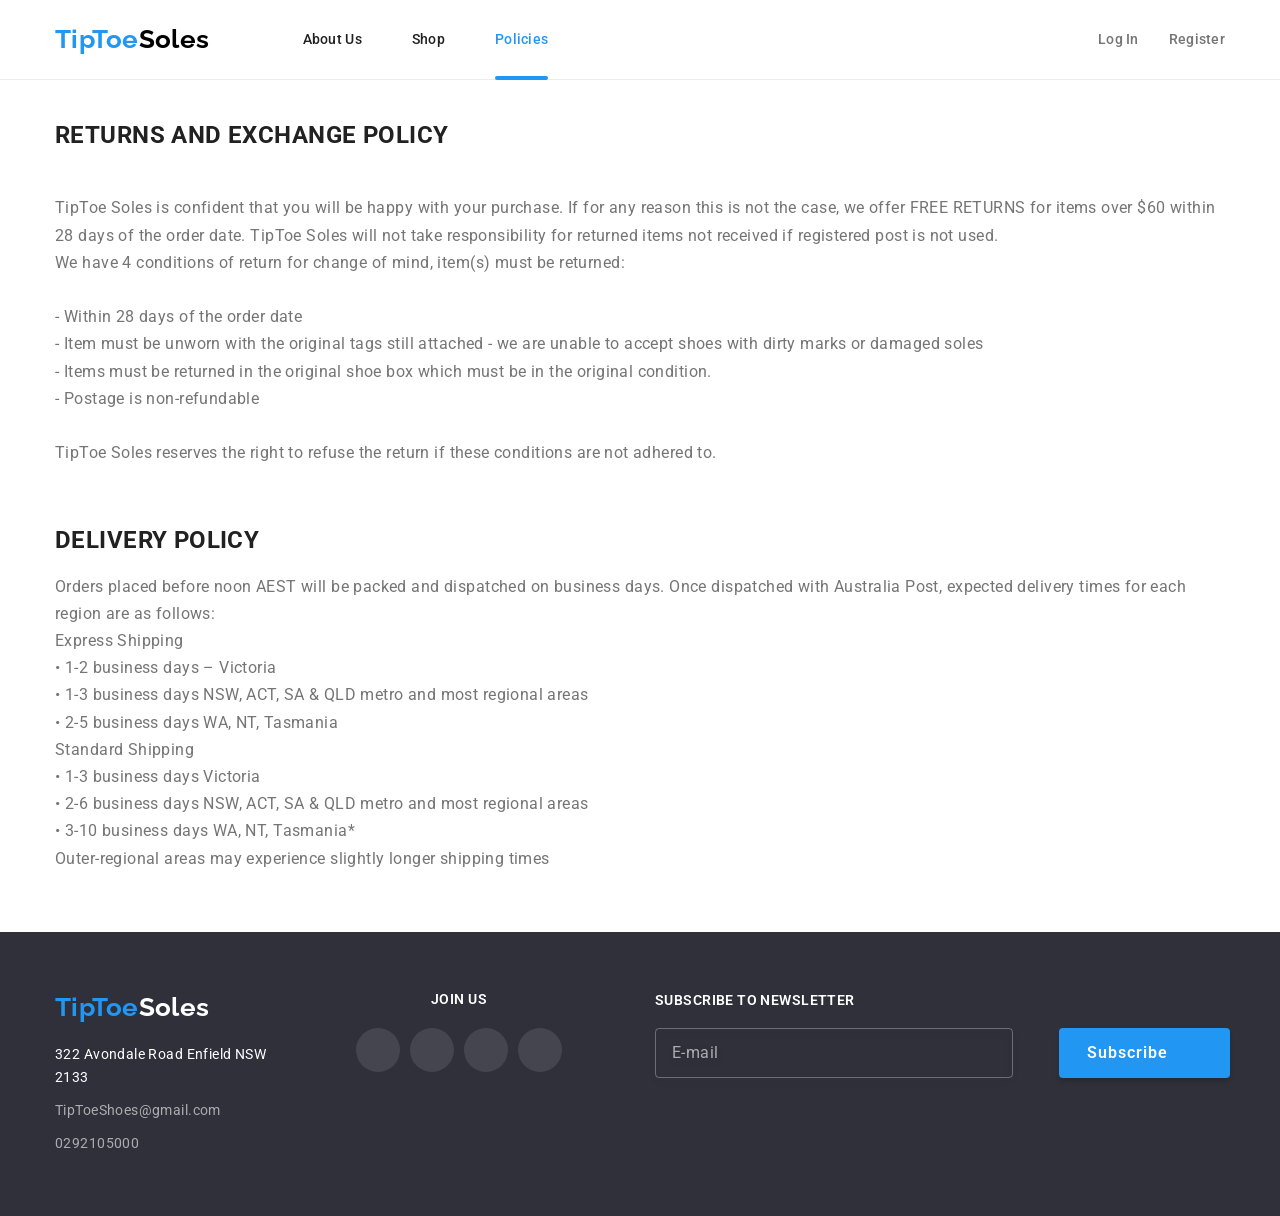
==== policies.html @ 4d0219a2 "added some styles fix" ====
<!DOCTYPE html>
<html lang="en">
<head>
    <meta charset="UTF-8" />
    <meta http-equiv="X-UA-Compatible" content="IE=edge" />
    <meta name="viewport" content="width=device-width, initial-scale=1.0" />
    <title>TipToe Soles</title>
    <link rel="preconnect" href="https://fonts.googleapis.com" />
    <link rel="preconnect" href="https://fonts.gstatic.com" crossorigin />
    <link
            href="https://fonts.googleapis.com/css2?family=Raleway:wght@700&family=Roboto:wght@400;500;700;900&display=swap"
            rel="stylesheet"
    />
    <link
            rel="stylesheet"
            href="https://cdnjs.cloudflare.com/ajax/libs/modern-normalize/1.1.0/modern-normalize.min.css"
    />
    <link rel="stylesheet" href="./css/main.css" />
</head>
<body>
<!--Header-->
<header class="page-header">
    <div class="container">
        <div class="header-navigation">
            <nav class="main-nav">
                <a href="./index.html" class="logo"
                >TipToe<span class="logo-second-color">Soles</span></a
                >
                <ul class="site-nav">
                    <li class="link">
                        <a href="./index.html" class="site-nav-link">About Us </a>
                    </li>
                    <li class="link">
                        <a href="./shop.html" class="site-nav-link">Shop</a>
                    </li>
                    <li class="link">
                        <div class="site-nav-link-thumb">
                            <a href="policies.html" class="site-nav-link current">Policies</a>
                        </div>
                    </li>
                </ul>
            </nav>
            <ul class="cont-nav">
                <li class="link">
                    <a
                      href="#"
                      class="cont-nav-link mail-logo"
                    >Log In</a>
                </li>
                <li class="link">
                    <a href="#" class="cont-nav-link tel-logo">Register</a>
                </li>
            </ul>
        </div>
        <button type="button" class="menu-open">
            <svg class="mob-menu-icon-open">
                <use href="./images/symbol-defs.svg#icon-brgr-40px"></use>
            </svg>
        </button>
    </div>
    <div class="mob-menu is-hidden">
        <div class="menu-top">
            <button type="button" class="menu-close">
                <svg class="mob-menu-icon-close">
                    <use href="./images/symbol-defs.svg#icon-close-btn-40px"></use>
                </svg>
            </button>
            <ul class="mob-menu-list">
                <li class="mob-menu-item">
                    <a class="mob-menu-link" href="./index.html">About Us</a>
                </li>
                <li class="mob-menu-item">
                    <a class="mob-menu-link" href="./shop.html">Shop</a>
                </li>
                <li class="mob-menu-item">
                    <a class="mob-menu-link current" href="./policies.html">Policies</a>
                </li>
            </ul>
        </div>
        <div class="menu-bottom">
            <div class="mob-menu-contacts">
                <a href="#" class="mob-menu-mail">Log In</a>
                <a href="#" class="mob-menu-mail">Register</a>
            </div>
            <ul class="mob-social-list">
                <li class="mob-social-item">
                    <a class="mob-social-link" href="">Instagram</a>
                </li>
                <li class="mob-social-item">
                    <a class="mob-social-link" href="">Twitter</a>
                </li>
                <li class="mob-social-item">
                    <a class="mob-social-link" href="">Facebook</a>
                </li>
                <li class="mob-social-item">
                    <a class="mob-social-link" href="">LinkedIn</a>
                </li>
            </ul>
        </div>
    </div>
</header>
<!--Main-->
<main class="policies-main">
    <div class="container">
        <h2>RETURNS AND EXCHANGE POLICY</h2>
        <p>
            TipToe Soles is confident that you will be happy with your purchase. If for any reason this is not the case, we offer FREE RETURNS for items over $60 within 28 days of the order date. TipToe Soles will not take responsibility for returned items not received if registered post is not used.
            We have 4 conditions of return for change of mind, item(s) must be returned:

            -	Within 28 days of the order date
            -	Item must be unworn with the original tags still attached - we are unable to accept shoes 	with dirty marks or damaged soles
            -	Items must be returned in the original shoe box which must be in the original condition.
            -	Postage is non-refundable

            TipToe Soles reserves the right to refuse the return if these conditions are not adhered to.

        </p>
        <h2>DELIVERY POLICY</h2>
        <p>Orders placed before noon AEST will be packed and dispatched on business days. Once dispatched with Australia Post, expected delivery times for each region are as follows:
            Express Shipping
            •	1-2 business days – Victoria
            •	1-3 business days NSW, ACT, SA & QLD metro and most regional areas
            •	2-5 business days WA, NT, Tasmania
            Standard Shipping
            •	1-3 business days Victoria
            •	2-6 business days NSW, ACT, SA & QLD metro and most regional areas
            •	3-10 business days WA, NT, Tasmania*
            Outer-regional areas may experience slightly longer shipping times
        </p>
    </div>
</main>
<!--Footer-->
<footer class="page-footer">
    <div class="container">
        <div class="footer-common">
            <div class="tab-position">
                <div class="addres-left">
                    <a href="./index.html" class="logo"
                    >TipToe<span class="logo-second-color-footer">Soles</span></a
                    >
                    <address class="adress-list">
                        <p class="address">322 Avondale Road Enfield NSW 2133</p>
                        <ul class="contacts">
                            <li class="contact-list">
                                <a class="contacts-link" href="mailto:TipToeShoes@gmail.com"
                                >TipToeShoes@gmail.com</a
                                >
                            </li>
                            <li class="contact-list">
                                <a class="contacts-link" href="tel:0292105000"
                                >0292105000</a
                                >
                            </li>
                        </ul>
                    </address>
                </div>
                <div class="join">
                    <p class="join__txt">join us</p>
                    <ul class="join__social-media">
                        <li class="social-media__link">
                            <a href="" class="social-media__icon">
                                <svg class="social-media__img">
                                    <use
                                            href="./images/symbol-defs.svg#icon-instagram-logo"
                                    ></use>
                                </svg>
                            </a>
                        </li>
                        <li class="social-media__link">
                            <a href="" class="social-media__icon">
                                <svg class="social-media__img">
                                    <use
                                            href="./images/symbol-defs.svg#icon-twitter-logo"
                                    ></use>
                                </svg>
                            </a>
                        </li>
                        <li class="social-media__link">
                            <a href="" class="social-media__icon">
                                <svg class="social-media__img">
                                    <use
                                            href="./images/symbol-defs.svg#icon-facebook-logo"
                                    ></use>
                                </svg>
                            </a>
                        </li>
                        <li class="social-media__link">
                            <a href="" class="social-media__icon">
                                <svg class="social-media__img">
                                    <use
                                            href="./images/symbol-defs.svg#icon-linkedin-logo"
                                    ></use>
                                </svg>
                            </a>
                        </li>
                    </ul>
                </div>
            </div>
            <div class="subscribe">
                <form name="signup_form" autocomplete="on" novalidate>
                    <div class="subscription-fild">
                        <label class="subscribe-text">
                            Subscribe to Newsletter
                            <input
                                    class="subscription-form"
                                    type="email"
                                    name="email"
                                    placeholder="E-mail"
                            />
                        </label>
                        <button class="subscription-btn" type="submit">
                            Subscribe
                            <div class="icon-send">
                                <svg class="icon-send-img">
                                    <use href="./images/symbol-defs.svg#icon-send"></use>
                                </svg>
                            </div>
                        </button>
                    </div>
                </form>
            </div>
        </div>
    </div>
</footer>
<script src="./js/menu.js"></script>
</body>
</html>
---- css/main.css ----
:root {
  --primary-text-color: #757575;
  --title-text-color: #212121;
  --accent-color: #2196f3;
  --primary-white: #ffffff;
  --secondary-white: rgba(255, 255, 255, 0.6);
  --footer-bc: #2f303a;
  --fill-color: #afb1b8;
}

.container {
  width: 100%;
  margin-right: auto;
  margin-left: auto;
  padding-left: 15px;
  padding-right: 15px;
  position: relative;
}

@media screen and (min-width: 480px) {
  .container {
    width: 480px;
  }
}

@media screen and (min-width: 768px) {
  .container {
    width: 768px;
  }
}

@media screen and (min-width: 1200px) {
  .container {
    width: 1200px;
  }
}

body {
  color: var(--primary-text-color);
  font-family: Roboto, Arial, Helvetica, sans-serif;
  letter-spacing: 0.03em;
  font-size: 14px;
}

footer {
  background-color: #2f303a;
}

header {
  background-color: #ffffff;
}

.visually-hidden {
  position: absolute;
  white-space: nowrap;
  width: 1px;
  height: 1px;
  overflow: hidden;
  border: 0;
  padding: 0;
  clip: rect(0 0 0 0);
  clip-path: inset(50%);
  margin: -1px;
}

html {
  box-sizing: border-box;
}

*,
*::before,
*::after {
  box-sizing: inherit;
}

h1,
h2,
h3,
p {
  margin-top: 0;
  margin-bottom: 0;
}

ul {
  list-style: none;
}

img {
  display: block;
  max-width: 100%;
  height: auto;
  width: 100%;
}

.page-header {
  border-bottom: 1px solid #ececec;
  position: relative;
  height: 60px;
}

@media screen and (min-width: 768px) {
  .page-header {
    height: 80px;
  }
}

.main-nav {
  display: flex;
  align-items: center;
}

@media screen and (min-width: 768px) {
  .main-nav {
    margin-right: 84px;
  }
}

@media screen and (min-width: 1200px) {
  .main-nav {
    margin-right: 305px;
  }
}

.header-navigation {
  display: flex;
  justify-content: space-between;
  align-items: center;
}

.menu-open {
  background: transparent;
  border: none;
  color: #ffffff;
}

.mob-menu {
  position: fixed;
  top: 0;
  left: 0;
  background-color: #ffffff;
  width: 100vw;
  height: 100vh;
  padding: 48px 40px;
  z-index: 1;
  display: flex;
  flex-direction: column;
  justify-content: space-between;
}

.menu-close {
  display: block;
  margin-left: auto;
  background-color: transparent;
  border: none;
}

.mob-menu-icon-open {
  width: 40px;
  height: 40px;
  position: absolute;
  top: 10px;
  right: 15px;
}

@media screen and (min-width: 768px) {
  .mob-menu-icon-open {
    display: none;
  }
}

.mob-menu-icon-close {
  width: 40px;
  height: 40px;
  position: absolute;
  top: 10px;
  right: 15px;
}

.menu-close {
  margin-left: 0;
}

.menu-close:focus .mob-menu-icon-close {
  fill: var(--accent-color);
}

.mob-menu-list {
  padding-left: 0;
  margin-top: 0;
  margin-bottom: 0;
}

.mob-menu-item {
  font-weight: 500;
  font-size: 40px;
  line-height: 1.17;
  letter-spacing: 0.02em;
  color: #212121;
}

.mob-menu-item:not(:last-child) {
  margin-bottom: 32px;
}

.mob-menu-link {
  text-decoration: none;
  color: #212121;
}

.mob-menu-tel {
  font-weight: 500;
  font-size: 34px;
  line-height: 1.18;
  letter-spacing: 0.02em;
  color: #2196f3;
  margin-bottom: 32px;
  text-decoration: none;
}

.mob-menu-mail {
  font-weight: 500;
  font-size: 24px;
  line-height: 1.17;
  letter-spacing: 0.02em;
  color: #757575;
  text-decoration: none;
}

.mob-menu-contacts {
  display: flex;
  flex-direction: column;
  margin-bottom: 64px;
}

.mob-social-list {
  margin-top: 0;
  margin-bottom: 0;
  padding-left: 0;
  display: flex;
}

.mob-social-link {
  display: flex;
  font-weight: 500;
  font-size: 18px;
  line-height: 1.22;
  letter-spacing: 0.02em;
  color: #2196f3;
  margin-right: 10px;
  text-decoration: none;
}

.mob-social-item {
  display: flex;
  margin-right: 10px;
}

.mob-social-item:last-child {
  margin-right: 0;
}

.mob-social-item::after {
  content: "";
  display: block;
  height: 22px;
  width: 1px;
  background-color: #757575;
}

.mob-social-item:last-child::after {
  display: none;
}

.is-hidden {
  opacity: 0;
  pointer-events: none;
  visibility: hidden;
}

.mob-menu-link:focus {
  color: var(--accent-color);
}

.mob-menu-link.current {
  color: var(--accent-color);
}

.logo {
  margin-top: 16px;
  margin-bottom: 16px;
  color: var(--accent-color);
  font-family: Raleway, Arial, Helvetica, sans-serif;
  font-weight: 700;
  font-size: 24px;
  line-height: 1.17;
  text-decoration: none;
  text-align: center;
}

@media screen and (min-width: 768px) {
  .logo {
    margin-right: 88px;
    margin-top: 24px;
    margin-bottom: 25px;
  }
}

@media screen and (min-width: 1200px) {
  .logo {
    font-size: 26px;
    line-height: 1.19;
    margin-right: 93px;
    margin-top: 24px;
    margin-bottom: 25px;
  }
}

.logo-second-color {
  color: #000000;
  font-family: Raleway, Arial, Helvetica, sans-serif;
  font-weight: 700;
  font-size: 24px;
  line-height: 1.17;
}

@media screen and (min-width: 1200px) {
  .logo-second-color {
    font-size: 26px;
    line-height: 1.19;
  }
}

.site-nav .link {
  margin-right: 50px;
}

.site-nav .link:last-child {
  margin-right: 0;
}

.site-nav {
  display: none;
  margin-top: 0;
  margin-bottom: 0;
  padding-left: 0;
}

@media screen and (min-width: 768px) {
  .site-nav {
    width: 294px;
    display: flex;
    margin-left: 88px;
  }
}

@media screen and (min-width: 1200px) {
  .site-nav {
    margin-left: 0;
  }
}

.site-nav-link {
  padding: 32px 0;
  display: block;
  color: var(--title-text-color);
  font-weight: 500;
  line-height: 1.14;
  letter-spacing: 0.02em;
  text-decoration: none;
  transition: color 250ms cubic-bezier(0.4, 0, 0.2, 1);
}

.site-nav-link:hover, .site-nav-link:focus {
  color: var(--accent-color);
  font-weight: 500;
  line-height: 1.14;
  letter-spacing: 0.02em;
  text-decoration: none;
}

.site-nav-link.current {
  color: var(--accent-color);
}

.site-nav-link-thumb {
  position: relative;
}

.site-nav-link-thumb::after {
  content: "";
  display: block;
  position: absolute;
  left: 0;
  bottom: 0;
  width: 100%;
  height: 4px;
  border-radius: 2px;
  background-color: var(--accent-color);
}

.cont-nav {
  display: none;
  margin-top: 0;
  margin-bottom: 0;
  margin-left: auto;
  padding-left: 0;
}

@media screen and (min-width: 768px) {
  .cont-nav {
    display: block;
    margin-left: 0;
    padding-top: 21px;
    padding-bottom: 21px;
  }
}

@media screen and (min-width: 1200px) {
  .cont-nav {
    display: flex;
    align-items: center;
  }
}

.cont-nav-link {
  color: var(--primary-text-color);
  font-weight: 500;
  font-size: 12px;
  line-height: 1.14;
  letter-spacing: 0.02em;
  text-decoration: none;
  display: flex;
  align-items: center;
  transition: color 250ms cubic-bezier(0.4, 0, 0.2, 1);
}

.cont-nav-link:hover, .cont-nav-link:focus {
  color: var(--accent-color);
}

@media screen and (min-width: 1200px) {
  .cont-nav-link {
    font-size: 14px;
  }
}

@media screen and (min-width: 768px) {
  .cont-nav .link {
    margin-right: 0;
  }
  .cont-nav .link:first-child {
    margin-bottom: 10px;
  }
}

@media screen and (min-width: 1200px) {
  .cont-nav .link {
    margin-right: 30px;
  }
  .cont-nav .link:first-child {
    margin-bottom: 0;
  }
  .cont-nav .link:last-child {
    margin-right: 0;
  }
}

.footer-contacts-icon {
  margin-right: 10px;
  fill: #757575;
  transition: fill 250ms cubic-bezier(0.4, 0, 0.2, 1);
}

.mail-icon {
  width: 16px;
  height: 12px;
}

.tel-icon {
  width: 10px;
  height: 16px;
  align-items: baseline;
}

.cont-nav-link:hover .footer-contacts-icon, .cont-nav-link:focus .footer-contacts-icon {
  fill: var(--accent-color);
}

.hero {
  background-color: #2f303a;
  padding-top: 118px;
  padding-bottom: 118px;
  text-align: center;
  margin: 0 auto;
}

@media screen and (min-width: 1200px) {
  .hero {
    padding-top: 200px;
    padding-bottom: 200px;
  }
}

.hero__text {
  margin: 0 auto;
  color: var(--primary-white);
  font-weight: 900;
  font-size: 26px;
  line-height: 1.62;
  text-align: center;
  letter-spacing: 0.06em;
  text-transform: uppercase;
}

@media screen and (min-width: 480px) {
  .hero__text {
    width: 360px;
  }
}

@media screen and (min-width: 1200px) {
  .hero__text {
    width: 696px;
    font-size: 44px;
    line-height: 1.36;
  }
}

.overlay {
  width: 100%;
  margin: 0 auto;
  background-size: cover;
  background-repeat: no-repeat;
  background-position: center;
  background-image: linear-gradient(to right, rgba(47, 48, 58, 0.4), rgba(47, 48, 58, 0.4)), url(../images/hero.webp);
}

@media screen and (min-width: 1200px) {
  .overlay {
    width: 100%;
    max-width: 1600px;
  }
}

@media screen and (min-width: 1200px) {
  .overlay {
    padding-top: 200px;
    padding-bottom: 200px;
    background-image: linear-gradient(to right, rgba(47, 48, 58, 0.4), rgba(47, 48, 58, 0.4)), url(../images/hero.webp);
  }
}

.button {
  margin-top: 30px;
  padding: 10px 32px;
  border-radius: 4px;
  min-width: 200px;
  color: var(--primary-white);
  background-color: var(--accent-color);
  font-family: inherit;
  font-weight: 700;
  font-size: 16px;
  line-height: 1.88;
  align-items: center;
  text-align: center;
  letter-spacing: 0.06em;
  cursor: pointer;
  transition: color 250ms cubic-bezier(0.4, 0, 0.2, 1), background-color 250ms cubic-bezier(0.4, 0, 0.2, 1);
}

.button:hover, .button:focus {
  color: var(--primary-white);
  background-color: #188ce8;
}

.benefits {
  padding-top: 60px;
  padding-bottom: 60px;
}

@media screen and (min-width: 1200px) {
  .benefits {
    padding-top: 94px;
    padding-bottom: 94px;
  }
}

.section-title {
  margin-top: 0;
  margin-bottom: 30px;
  color: var(--title-text-color);
  font-weight: 700;
  font-size: 28px;
  line-height: 1.18;
  text-align: center;
}

@media screen and (min-width: 1200px) {
  .section-title {
    margin-bottom: 50px;
    font-size: 36px;
    line-height: 1.17;
    letter-spacing: 0.03em;
  }
}

.benefits__pasteboard-list {
  margin-top: 0;
  margin-bottom: 0;
  padding-left: 0;
}

@media screen and (min-width: 768px) {
  .benefits__pasteboard-list {
    display: flex;
    flex-wrap: wrap;
  }
}

.pasteboard-list__description {
  margin-bottom: 30px;
}

.pasteboard-list__description:last-child {
  margin-right: 0;
  margin-bottom: 0;
}

.pasteboard-list__description::before {
  content: "";
  display: block;
  height: 120px;
  background-repeat: no-repeat;
  background-position: center;
  margin-bottom: 30px;
  background-color: #f5f4fa;
  border-radius: 4px;
}

@media screen and (min-width: 768px) {
  .pasteboard-list__description {
    width: calc(100% / 2 - 15px);
    margin-left: 30px;
  }
  .pasteboard-list__description:nth-child(2n + 1) {
    margin-left: 0;
  }
  .pasteboard-list__description:nth-child(n + 3) {
    margin-bottom: 0;
  }
}

@media screen and (min-width: 1200px) {
  .pasteboard-list__description {
    width: calc(100% / 4 - 23px);
    margin-bottom: 0;
  }
  .pasteboard-list__description:nth-child(3) {
    margin-left: 30px;
  }
}

.item-antena::before {
  background-image: url(../images/antenna.svg);
}

.item-clock::before {
  background-image: url(../images/clock.svg);
}

.item-diagrama::before {
  background-image: url(../images/diagram.svg);
}

.item-astronaut::before {
  background-image: url(../images/astronaut.svg);
}

.pasteboard-list__title {
  margin-bottom: 10px;
  color: var(--title-text-color);
  font-weight: 700;
  font-size: 14px;
  line-height: 1.14;
  text-transform: uppercase;
  text-align: center;
}

@media screen and (min-width: 768px) {
  .pasteboard-list__title {
    text-align: start;
  }
}

.pasteboard-list__text {
  line-height: 1.71;
}

.team {
  background: #f5f4fa;
  padding-top: 60px;
  padding-bottom: 60px;
}

@media screen and (min-width: 1200px) {
  .team {
    padding-top: 94px;
    padding-bottom: 94px;
  }
}

.team__team-list {
  margin-top: 0;
  margin-bottom: 0;
  padding-left: 0;
}

@media screen and (min-width: 768px) {
  .team__team-list {
    display: flex;
    flex-wrap: wrap;
  }
}

.team-list__description {
  padding-top: 30px;
  padding-bottom: 24px;
  text-align: center;
}

@media screen and (min-width: 1200px) {
  .team-list__description {
    padding-bottom: 30px;
  }
}

.team-list__member {
  width: 100%;
  margin-bottom: 30px;
  background-color: var(--primary-white);
  box-shadow: 0 1px 3px rgba(0, 0, 0, 0.12), 0 1px 1px rgba(0, 0, 0, 0.14), 0 2px 1px rgba(0, 0, 0, 0.2);
  border-radius: 0 0 4px 4px;
}

.team-list__member:last-child {
  margin-bottom: 0;
}

.team-list__member:last-child {
  padding-right: 0;
}

@media screen and (min-width: 768px) {
  .team-list__member {
    width: calc(100% / 2 - 15px);
    margin-right: 30px;
  }
  .team-list__member:nth-child(2n + 2) {
    margin-right: 0;
  }
  .team-list__member:nth-child(3) {
    margin-bottom: 0;
  }
}

@media screen and (min-width: 1200px) {
  .team-list__member {
    width: calc(100% / 4 - 23px);
    margin-bottom: 0;
  }
  .team-list__member:nth-child(3) {
    margin-left: 30px;
  }
}

.team-list__name {
  margin-bottom: 10px;
  color: var(--title-text-color);
  font-weight: 500;
  font-size: 16px;
  line-height: 1.19;
  text-align: center;
}

.team-list__position {
  margin-bottom: 16px;
  font-size: 16px;
  line-height: 1.19;
  text-align: center;
}

.team-list__social-media {
  display: flex;
  padding-left: 0;
  width: 206px;
  margin: 0 auto;
}

.social-media__img {
  width: 20px;
  height: 20px;
  fill: var(--fill-color);
  border-radius: 4px;
  object-fit: contain;
}

.social-media__icon {
  width: 44px;
  height: 44px;
  background-color: var(--primary-white);
  display: flex;
  justify-content: center;
  align-items: center;
  border-radius: 50%;
  transition: fill 250ms cubic-bezier(0.4, 0, 0.2, 1),
  background-color 250ms cubic-bezier(0.4, 0, 0.2, 1);
}

.social-media__icon:hover, .social-media__icon:focus {
  background-color: var(--accent-color);
  fill: white;
}

.social-media__icon:hover .social-media__img, .social-media__icon:focus .social-media__img {
  fill: white;
}

.social-media__link {
  margin-right: 10px;
}

.social-media__link:last-child {
  margin-right: 0;
}

.clients {
  padding-top: 60px;
  padding-bottom: 60px;
}

@media screen and (min-width: 1200px) {
  .clients {
    padding-top: 94px;
    padding-bottom: 94px;
  }
}

.client__link {
  margin-right: 0;
  width: 100%;
  height: 92px;
  background-color: var(--primary-white);
  display: flex;
  justify-content: center;
  align-items: center;
  border: 1px solid #afb1b8;
  border-radius: 4px;
}

.client__link:hover, .client__link:focus {
  transition: border 250ms cubic-bezier(0.4, 0, 0.2, 1),
  border-radius 250ms cubic-bezier(0.4, 0, 0.2, 1),
  fill 250ms cubic-bezier(0.4, 0, 0.2, 1);
  border: 1px solid #2196f3;
  border-radius: 4px;
  fill: white;
}

.client__link:hover .clients__icon, .client__link:focus .clients__icon {
  transition: fill 250ms cubic-bezier(0.4, 0, 0.2, 1);
  fill: var(--accent-color);
}

.clients__list {
  display: flex;
  flex-wrap: wrap;
  padding-left: 0;
  margin-top: 0;
  margin-bottom: 0;
}

.clients__card {
  margin-right: 30px;
  margin-bottom: 30px;
  width: calc(100% / 2 - 15px);
}

.clients__card:nth-child(2n + 2) {
  margin-right: 0;
}

.clients__card:nth-child(n + 4) {
  margin-bottom: 0;
}

@media screen and (min-width: 768px) {
  .clients__card {
    width: calc(100% / 3 - 20px);
  }
  .clients__card:nth-child(2) {
    margin-right: 30px;
  }
  .clients__card:nth-child(3) {
    margin-right: 0;
  }
  .clients__card:nth-child(4) {
    margin-right: 30px;
  }
  .clients__card:nth-child(n + 4) {
    margin-bottom: 0;
  }
}

@media screen and (min-width: 1200px) {
  .clients__card {
    display: flex;
    flex-wrap: nowrap;
    width: 170px;
  }
  .clients__card:nth-child(3) {
    margin-right: 30px;
  }
  .clients__card:nth-child(-n + 3) {
    margin-bottom: 0;
  }
}

.clients__icon {
  width: 106px;
  height: 60px;
  fill: var(--fill-color);
  border-radius: 4px;
  object-fit: contain;
  transition: fill 250ms cubic-bezier(0.4, 0, 0.2, 1);
}

.clients__icon:hover, .clients__icon:focus {
  fill: var(--accent-color);
}

.shop {
  padding-bottom: 60px;
  padding-top: 60px;
}

@media screen and (min-width: 1200px) {
  .shop {
    padding-bottom: 94px;
    padding-top: 94px;
  }
}

.filter {
  margin-top: 0;
  margin-bottom: 40px;
  padding-left: 0;
  display: flex;
  flex-wrap: wrap;
  justify-content: start;
}

@media screen and (min-width: 768px) {
  .filter {
    justify-content: center;
    margin-bottom: 30px;
  }
}

@media screen and (min-width: 1200px) {
  .filter {
    margin-bottom: 50px;
  }
}

.filter-btn {
  margin-right: 8px;
}

.filter-btn:last-child {
  margin-right: 0;
}

.filter-btn:nth-child(3) {
  margin-right: 0;
}

.filter-btn:nth-child(-n + 3) {
  margin-bottom: 15px;
}

@media screen and (min-width: 768px) {
  .filter-btn:nth-child(-n + 3) {
    margin-bottom: 0;
  }
  .filter-btn:nth-child(3) {
    margin-right: 8px;
  }
}

.shop-filter {
  margin-top: 94px;
}

.filter-button {
  border-radius: 4px;
  border: transparent;
  padding: 6px 22px;
  background-color: #f5f4fa;
  color: var(--title-text-color);
  font-family: inherit;
  font-weight: 500;
  font-size: 16px;
  line-height: 1.62;
  text-align: center;
  cursor: pointer;
  transition: background-color 250ms cubic-bezier(0.4, 0, 0.2, 1), color 250ms cubic-bezier(0.4, 0, 0.2, 1), box-shadow 250ms cubic-bezier(0.4, 0, 0.2, 1);
}

.filter-button:hover, .filter-button:focus {
  color: var(--primary-white);
  background-color: var(--accent-color);
  box-shadow: 0 3px 1px rgba(0, 0, 0, 0.1), 0 1px 2px rgba(0, 0, 0, 0.08), 0 2px 2px rgba(0, 0, 0, 0.12);
}

.filter-button:hover,
.filter-button:focus {
  color: var(--primary-white);
  background-color: var(--accent-color);
  box-shadow: 0 3px 1px rgba(0, 0, 0, 0.1), 0 1px 2px rgba(0, 0, 0, 0.08), 0 2px 2px rgba(0, 0, 0, 0.12);
}

.shop-text {
  padding: 20px 24px;
}

.shop-title {
  margin-bottom: 4px;
  color: var(--title-text-color);
  font-weight: 700;
  font-size: 18px;
  line-height: 2;
  letter-spacing: 0.06em;
}

.shop-description {
  font-size: 16px;
  line-height: 1.88;
}

.shop-list {
  padding-left: 0;
  margin-top: 0;
  margin-bottom: 0;
}

@media screen and (min-width: 768px) {
  .shop-list {
    display: flex;
    flex-wrap: wrap;
  }
}

.shop-block {
  position: relative;
  overflow: hidden;
  margin-bottom: 30px;
  width: 100%;
  border: 1px solid #eeeeee;
  transition: box-shadow 250ms cubic-bezier(0.4, 0, 0.2, 1);
}

.shop-block:hover, .shop-block:focus {
  box-shadow: 0 1px 1px rgba(0, 0, 0, 0.12), 0 4px 4px rgba(0, 0, 0, 0.06), 1px 4px 6px rgba(0, 0, 0, 0.16);
}

.shop-block:nth-child(3n + 3) {
  margin-right: 0;
}

@media screen and (min-width: 768px) {
  .shop-block {
    width: calc(100% / 2 - 15px);
  }
  .shop-block:nth-last-child(odd) {
    margin-right: 30px;
  }
}

@media screen and (min-width: 1200px) {
  .shop-block {
    width: calc(100% / 3 - 20px);
  }
  .shop-block:nth-child(2n) {
    margin-right: 30px;
  }
  .shop-block:nth-child(3n + 3) {
    margin-right: 0;
  }
  .shop-block:nth-child(n + 6) {
    margin-bottom: 30px;
  }
}

.shop-block-thumb {
  position: relative;
  overflow: hidden;
  width: 100%;
  height: 294px;
}

.shop-block-thumb::before {
  position: absolute;
  top: 0;
  opacity: 1;
  transform: translateY(100%);
  transition: transform 250ms cubic-bezier(0.4, 0, 0.2, 1);
  content: "";
  display: inline-block;
  width: 100%;
  height: 294px;
  background: rgba(33, 150, 243, 0.9);
}

.shop-block-wrap:hover .shop-block-thumb::before {
  opacity: 1;
  transform: translate(0);
}

.shop-block-thumb-txt {
  position: absolute;
  display: inline-block;
  top: 63px;
  left: 24px;
  opacity: 0;
  transform: translateY(140%);
  transition: transform 250ms cubic-bezier(0.4, 0, 0.2, 1);
  width: 322px;
  height: 168px;
  font-weight: 400;
  font-size: 18px;
  line-height: 1.56;
  letter-spacing: 0.03em;
  color: var(--primary-white);
}

.shop-block-wrap:hover .shop-block-thumb-txt {
  opacity: 1;
  transform: translateY(0);
  transition: transform 250ms cubic-bezier(0.4, 0, 0.2, 1);
}

.policies-main {
  padding: 40px 0 60px;
}

.policies-main h2 {
  margin-bottom: 16px;
  color: var(--title-text-color);
  font-size: 24px;
  line-height: 1.3;
}

.policies-main p {
  margin-bottom: 32px;
  color: var(--primary-text-color);
  font-size: 16px;
  line-height: 1.7;
  white-space: pre-line;
}

.policies-main p:last-child {
  margin-bottom: 0;
}

@media screen and (max-width: 767px) {
  .policies-main {
    padding-top: 32px;
    padding-bottom: 48px;
  }

  .policies-main h2 {
    font-size: 20px;
  }
}

.page-footer {
  padding-top: 60px;
  padding-bottom: 60px;
  width: 100%;
}

.footer-common {
  text-align: center;
}

@media screen and (min-width: 1200px) {
  .footer-common {
    display: flex;
  }
}

.join {
  text-align: center;
  margin-bottom: 60px;
}

@media screen and (min-width: 768px) {
  .join {
    margin-bottom: 0;
  }
}

@media screen and (min-width: 1200px) {
  .join {
    margin-bottom: 0;
    margin-right: 93px;
  }
}

@media screen and (min-width: 768px) {
  .tab-position {
    display: flex;
    width: 100%;
    justify-content: space-around;
  }
}

@media screen and (min-width: 1200px) {
  .tab-position {
    display: flex;
    width: 610px;
    justify-content: flex-start;
  }
}

.addres-left {
  margin-bottom: 60px;
}

@media screen and (min-width: 768px) {
  .addres-left {
    margin-bottom: 0;
  }
}

@media screen and (min-width: 1200px) {
  .addres-left {
    text-align: left;
    width: 231px;
    margin-right: 70px;
  }
}

.join__txt {
  margin-bottom: 20px;
  font-weight: 600;
  font-size: 14px;
  line-height: 1.14;
  letter-spacing: 0.03em;
  text-transform: uppercase;
  color: var(--primary-white);
}

.logo-second-color-footer {
  color: var(--primary-white);
  font-family: Raleway, Arial, Helvetica, sans-serif;
  font-weight: 700;
  font-size: 24px;
  line-height: 1.17;
}

@media screen and (min-width: 1200px) {
  .logo-second-color-footer {
    font-size: 26px;
    line-height: 1.19;
  }
}

.address {
  margin-bottom: 9px;
  color: var(--primary-white);
  font-weight: 400;
  line-height: 1.7;
  font-style: normal;
}

.adress-list {
  margin-top: 20px;
}

.contacts {
  margin-top: 0;
  margin-bottom: 0;
  padding-left: 0;
  line-height: 1.7;
}

.contacts-link {
  color: var(--secondary-white);
  line-height: 1.7;
  text-decoration: none;
  font-style: normal;
}

.contact-list {
  margin-bottom: 9px;
}

.contact-list:last-child {
  margin-bottom: 0;
}

.join__social-media {
  display: flex;
  padding-left: 0;
  margin-top: 0;
  margin-bottom: 0;
  align-items: center;
  justify-content: center;
}

.join .social-media__icon {
  background: rgba(255, 255, 255, 0.1);
  transition: background-color 250ms cubic-bezier(0.4, 0, 0.2, 1);
}

.join .social-media__icon:hover, .join .social-media__icon:focus {
  background-color: var(--accent-color);
}

.join .social-media__img {
  fill: var(--primary-white);
}

.subscribe {
  align-items: baseline;
}

@media screen and (min-width: 768px) {
  .subscribe {
    margin-top: 60px;
  }
}

@media screen and (min-width: 1200px) {
  .subscribe {
    margin-top: 0;
  }
}

.subscribe-text {
  text-align: center;
  font-weight: 600;
  font-size: 14px;
  line-height: calc(16 / 14);
  letter-spacing: 0.03em;
  text-transform: uppercase;
  color: var(--primary-white);
}

@media screen and (min-width: 1200px) {
  .subscribe-text {
    text-align: start;
  }
}

.subscription-fild {
  justify-content: center;
  align-items: end;
}

@media screen and (min-width: 1200px) {
  .subscription-fild {
    width: 575px;
    display: flex;
  }
}

.subscription-form {
  height: 50px;
  width: 100%;
  border: 1px solid rgba(255, 255, 255, 0.3);
  filter: drop-shadow(0px 4px 4px rgba(0, 0, 0, 0.15));
  border-radius: 4px;
  background: transparent;
  padding-top: 15px;
  padding-bottom: 15px;
  padding-left: 16px;
  margin-bottom: 20px;
  margin-top: 20px;
  color: var(--primary-white);
}

.subscription-form::placeholder {
  font-weight: 400;
  font-size: 16px;
  line-height: 1.25;
  letter-spacing: 0.03em;
  color: rgba(255, 255, 255, 0.6);
}

@media screen and (min-width: 768px) {
  .subscription-form {
    width: 450px;
  }
}

@media screen and (min-width: 1200px) {
  .subscription-form {
    margin-top: 20px;
    margin-bottom: 0;
    margin-right: 12px;
    width: 358px;
  }
}

.subscription-btn {
  width: 200px;
  height: 50px;
  background-color: var(--accent-color);
  box-shadow: 0 4px 4px rgba(0, 0, 0, 0.15);
  border-radius: 4px;
  padding: 10px 28px;
  margin: 0 auto;
  display: flex;
  justify-content: center;
  align-items: center;
  border: none;
  font-weight: 600;
  font-size: 16px;
  line-height: 1.87;
  letter-spacing: 0.06em;
  color: var(--primary-white);
  transition: background-color 250ms cubic-bezier(0.4, 0, 0.2, 1);
}

.subscription-btn:hover, .subscription-btn:focus {
  background-color: #188ce8;
}

.icon-send {
  margin-left: 10px;
  display: flex;
  justify-content: center;
  align-items: center;
}

.icon-send-img {
  height: 24px;
  width: 24px;
  transition: fill 250ms cubic-bezier(0.4, 0, 0.2, 1);
}

.backdrop {
  position: fixed;
  top: 0;
  left: 0;
  width: 100%;
  height: 100%;
  background-color: rgba(0, 0, 0, 0.2);
}

.backdrop.is-hidden {
  opacity: 0;
  pointer-events: none;
}

.modal {
  position: absolute;
  top: 50%;
  left: 50%;
  transform: translate(-50%, -50%);
  padding: 40px 40px;
  width: 450px;
  height: 609px;
  background-color: var(--primary-white);
  box-shadow: 0 1px 3px rgba(0, 0, 0, 0.12), 0 1px 1px rgba(0, 0, 0, 0.14), 0 2px 1px rgba(0, 0, 0, 0.2);
  border-radius: 4px;
}

@media screen and (min-width: 1200px) {
  .modal {
    width: 528px;
    height: 581px;
  }
}

.modal-button-close {
  position: absolute;
  top: 8px;
  right: 8px;
  display: flex;
  width: 30px;
  height: 30px;
  border-radius: 50%;
  background: var(--primary-white);
  border: 1px solid rgba(0, 0, 0, 0.1);
  cursor: pointer;
  align-items: center;
  justify-content: center;
}

.modal-button-close:hover .icon-close-img, .modal-button-close:focus .icon-close-img {
  fill: var(--accent-color);
}

.icon-close-img {
  height: 18px;
  width: 18px;
  transition: fill 250ms cubic-bezier(0.4, 0, 0.2, 1);
}

.modal-title {
  font-weight: 600;
  font-size: 20px;
  line-height: calc(30 / 20);
  text-align: center;
  letter-spacing: 0.03em;
  margin-bottom: 12px;
  color: var(--title-text-color);
}

@media screen and (min-width: 1200px) {
  .modal-title {
    line-height: calc(23 / 20);
  }
}

.form-field {
  width: 448px;
  height: 58px;
  margin-bottom: 10px;
  display: flex;
  flex-direction: column;
}

.form-field:last-child {
  margin-bottom: 0;
}

.form-field:nth-child(4) {
  height: 138px;
}

.modal-input {
  border: 1px solid rgba(33, 33, 33, 0.2);
  border-radius: 4px;
  height: 40px;
  width: 370px;
  padding: 0 0;
  outline: none;
  transition: border 250ms cubic-bezier(0.4, 0, 0.2, 1);
}

.modal-input:focus {
  border: 1px solid var(--accent-color);
}

@media screen and (min-width: 1200px) {
  .modal-input {
    width: 100%;
  }
}

.modal-input:focus + .modal-input-icon {
  fill: var(--accent-color);
}

.comment-input {
  border: 1px solid rgba(33, 33, 33, 0.2);
  border-radius: 4px;
  height: 120px;
  width: 370px;
  padding: 12px 16px;
  resize: none;
  outline: none;
  transition: border 250ms cubic-bezier(0.4, 0, 0.2, 1);
}

.comment-input::placeholder {
  font-weight: 400;
  font-size: 14px;
  line-height: 16px;
  letter-spacing: 0.01em;
  color: rgba(117, 117, 117, 0.5);
}

.comment-input:focus {
  border: 1px solid var(--accent-color);
}

@media screen and (min-width: 1200px) {
  .comment-input {
    width: 100%;
  }
}

.form-field-name {
  margin-bottom: 4px;
  font-weight: 400;
  font-size: 12px;
  line-height: 1.17;
  letter-spacing: 0.01em;
  color: var(--primary-text-color);
}

.check-text {
  font-weight: 400;
  font-size: 12px;
  line-height: 1.17;
  letter-spacing: 0.03em;
  color: var(--primary-text-color);
  display: flex;
  justify-content: center;
  align-items: center;
}

@media screen and (min-width: 1200px) {
  .check-text {
    font-size: 14px;
    line-height: 1.71;
  }
}

.custom-icon {
  display: flex;
  width: 15px;
  height: 15px;
  border: 2px solid #000000;
  box-shadow: 0 4px 4px rgba(0, 0, 0, 0.25);
  border-radius: 2px;
  margin-right: 7px;
  align-items: center;
  justify-content: center;
  transition: background-color 250ms cubic-bezier(0.4, 0, 0.2, 1), border 250ms cubic-bezier(0.4, 0, 0.2, 1);
}

.checkbox-field {
  margin-top: 20px;
}

.submit-btn {
  display: flex;
  justify-content: center;
  align-items: center;
  margin-top: 30px;
}

.submit-button {
  width: 200px;
  height: 50px;
  background-color: var(--accent-color);
  box-shadow: 0 4px 4px rgba(0, 0, 0, 0.15);
  border-radius: 4px;
  border: none;
  font-weight: 600;
  font-size: 16px;
  line-height: 1.87;
  letter-spacing: 0.06em;
  color: var(--primary-white);
  cursor: pointer;
  transition: background-color 250ms cubic-bezier(0.4, 0, 0.2, 1);
}

.submit-button:hover {
  background-color: #188ce8;
}

.checkbox-field-contract {
  font-weight: 400;
  font-size: 12px;
  line-height: 1.17;
  letter-spacing: 0.03em;
  text-decoration-line: underline;
  color: var(--accent-color);
}

@media screen and (min-width: 1200px) {
  .checkbox-field-contract {
    font-size: 14px;
    line-height: 1.71;
  }
}

.input-icon-check {
  fill: var(--primary-white);
}

.input-check:checked + .check-text span {
  background-color: var(--accent-color);
  border: none;
}

.input-wrap {
  position: relative;
}

.modal-input-icon {
  position: absolute;
  top: 50%;
  transform: translateY(-50%);
  left: 12px;
  transition: fill 250ms cubic-bezier(0.4, 0, 0.2, 1);
}

.modal-input {
  padding-left: 42px;
}
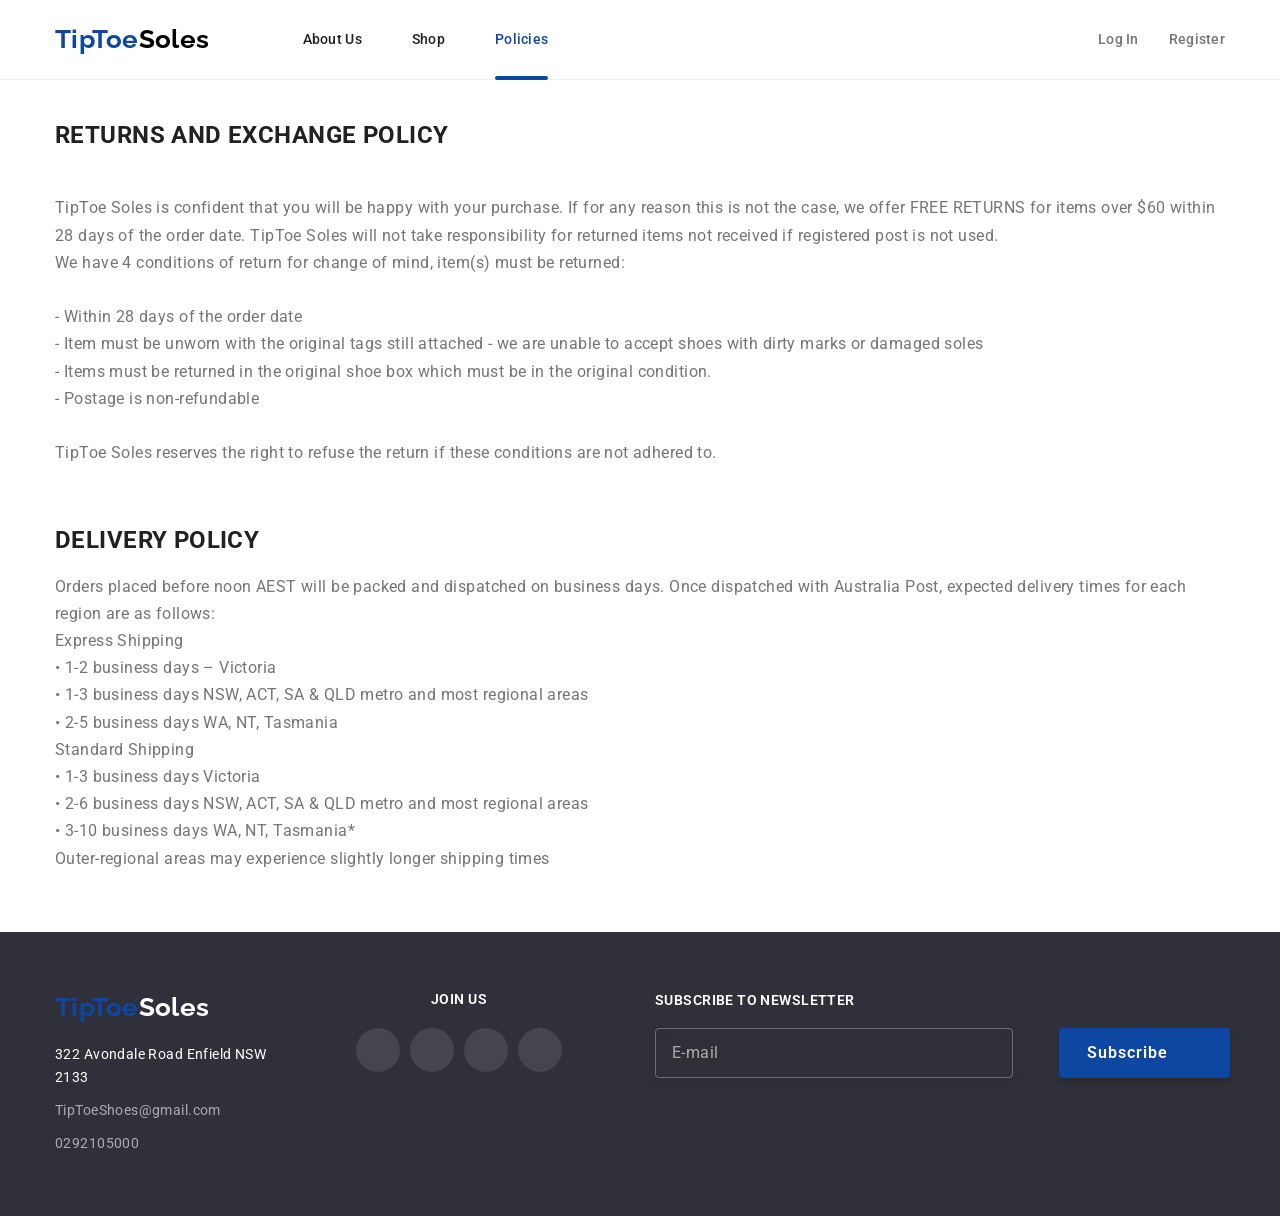
==== commit 45ffc708: "added favicon" ====
--- a/policies.html
+++ b/policies.html
@@ -16,6 +16,7 @@
             href="https://cdnjs.cloudflare.com/ajax/libs/modern-normalize/1.1.0/modern-normalize.min.css"
     />
     <link rel="stylesheet" href="./css/main.css" />
+    <link rel="icon" type="image/png" href="./images/fav.png">
 </head>
 <body>
 <!--Header-->
@@ -158,7 +159,7 @@
                     <p class="join__txt">join us</p>
                     <ul class="join__social-media">
                         <li class="social-media__link">
-                            <a href="" class="social-media__icon">
+                            <a href="" class="social-media__icon" aria-label="Instagram">
                                 <svg class="social-media__img">
                                     <use
                                             href="./images/symbol-defs.svg#icon-instagram-logo"
@@ -167,7 +168,7 @@
                             </a>
                         </li>
                         <li class="social-media__link">
-                            <a href="" class="social-media__icon">
+                            <a href="" class="social-media__icon" aria-label="Twitter">
                                 <svg class="social-media__img">
                                     <use
                                             href="./images/symbol-defs.svg#icon-twitter-logo"
@@ -176,7 +177,7 @@
                             </a>
                         </li>
                         <li class="social-media__link">
-                            <a href="" class="social-media__icon">
+                            <a href="" class="social-media__icon" aria-label="Facebook">
                                 <svg class="social-media__img">
                                     <use
                                             href="./images/symbol-defs.svg#icon-facebook-logo"
@@ -185,7 +186,7 @@
                             </a>
                         </li>
                         <li class="social-media__link">
-                            <a href="" class="social-media__icon">
+                            <a href="" class="social-media__icon" aria-label="LinkedIn">
                                 <svg class="social-media__img">
                                     <use
                                             href="./images/symbol-defs.svg#icon-linkedin-logo"
--- a/css/main.css
+++ b/css/main.css
@@ -1,7 +1,7 @@
 :root {
   --primary-text-color: #757575;
   --title-text-color: #212121;
-  --accent-color: #2196f3;
+  --accent-color: #0d47a1;
   --primary-white: #ffffff;
   --secondary-white: rgba(255, 255, 255, 0.6);
   --footer-bc: #2f303a;
